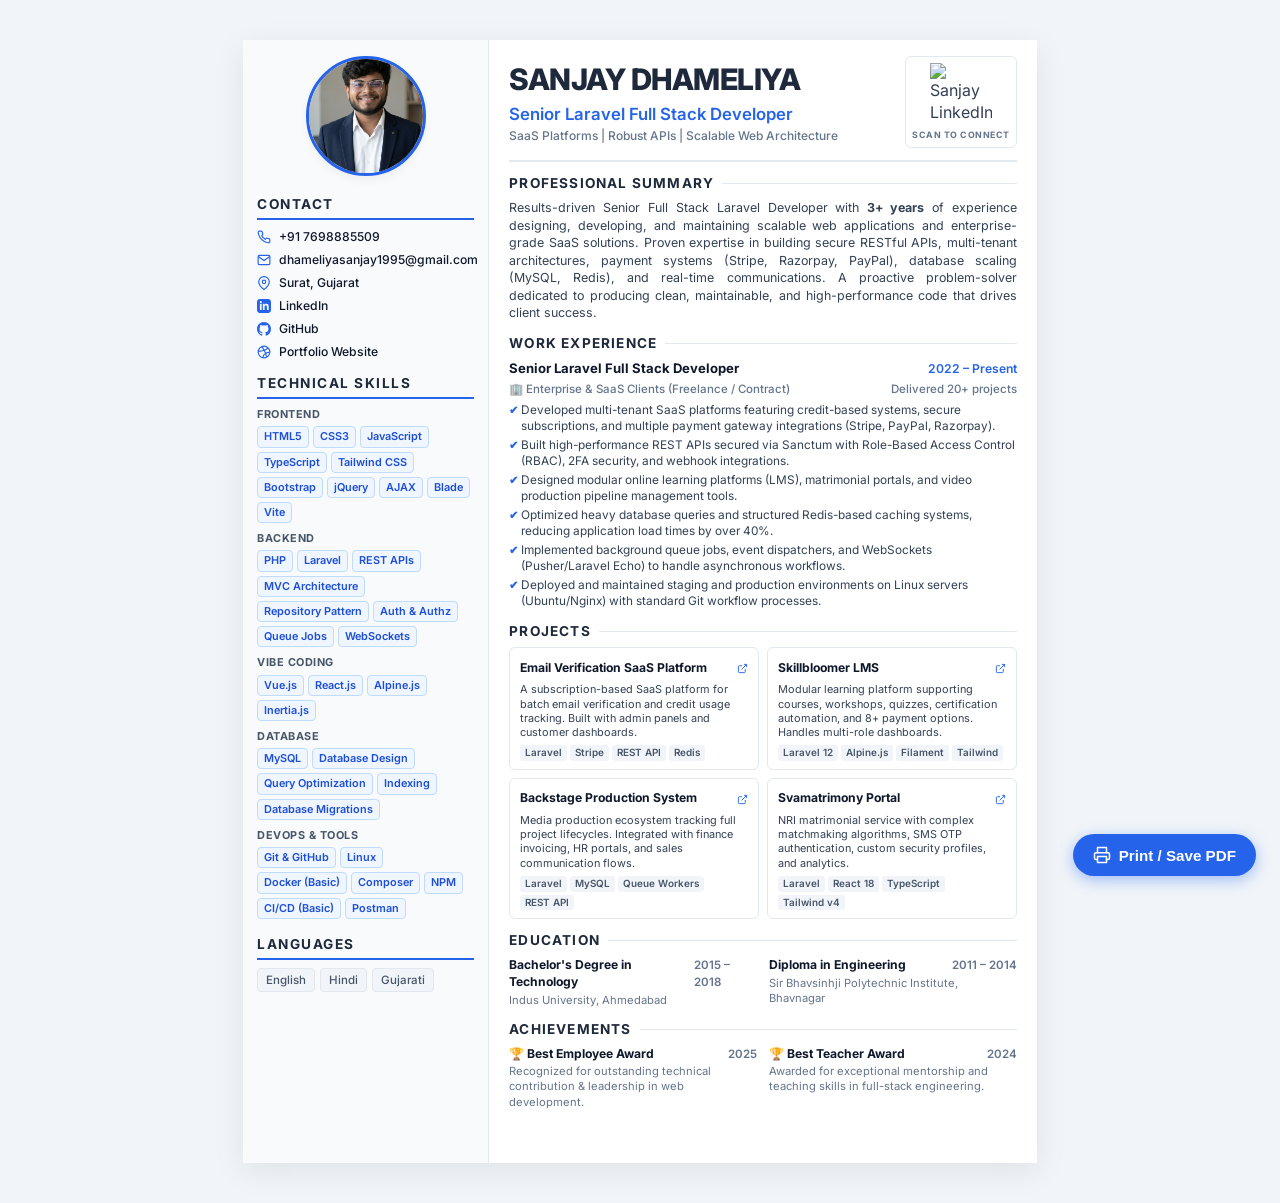
==== resume/index.html @ afe34e4d "Add resume download functionality and update resume link in navigation" ====
<!DOCTYPE html>
<html lang="en">
<head>
  <meta charset="UTF-8">
  <meta name="viewport" content="width=device-width, initial-scale=1.0">
  <title>Sanjay Dhameliya | Senior Laravel Developer Resume</title>
  <meta name="description" content="Resume of Sanjay Dhameliya, Senior Laravel Developer. ATS-friendly, clean, two-column layout.">
  <link rel="preconnect" href="https://fonts.googleapis.com">
  <link rel="preconnect" href="https://fonts.gstatic.com" crossorigin>
  <link href="https://fonts.googleapis.com/css2?family=Inter:wght@300;400;500;600;700;800&display=swap" rel="stylesheet">
  <link rel="stylesheet" href="style.css">
</head>
<body>

  <!-- Floating Print Button (hidden on print) -->
  <button class="print-btn" onclick="window.print()" title="Print Resume">
    <svg viewBox="0 0 24 24" fill="none" stroke="currentColor" stroke-width="2" stroke-linecap="round" stroke-linejoin="round" class="print-icon"><polyline points="6 9 6 2 18 2 18 9"></polyline><path d="M6 18H4a2 2 0 0 1-2-2v-5a2 2 0 0 1 2-2h16a2 2 0 0 1 2 2v5a2 2 0 0 1-2 2h-2"></path><rect x="6" y="14" width="12" height="8"></rect></svg>
    <span>Print / Save PDF</span>
  </button>

  <!-- Main Resume Container -->
  <div class="resume-page" id="resume">
    
    <!-- LEFT SIDEBAR -->
    <aside class="sidebar">
      
      <!-- Profile Photo -->
      <div class="profile-container">
        <img src="../images/s1.png" alt="Sanjay Dhameliya" class="profile-img">
      </div>

      <!-- Contact Info -->
      <section class="sidebar-section">
        <h2 class="sidebar-title">CONTACT</h2>
        <div class="contact-list">
          <div class="contact-item">
            <svg class="contact-icon" viewBox="0 0 24 24" fill="none" stroke="currentColor" stroke-width="2"><path d="M22 16.92v3a2 2 0 0 1-2.18 2 19.79 19.79 0 0 1-8.63-3.07 19.5 19.5 0 0 1-6-6 19.79 19.79 0 0 1-3.07-8.67A2 2 0 0 1 4.11 2h3a2 2 0 0 1 2 1.72 12.84 12.84 0 0 0 .7 2.81 2 2 0 0 1-.45 2.11L8.09 9.91a16 16 0 0 0 6 6l1.27-1.27a2 2 0 0 1 2.11-.45 12.84 12.84 0 0 0 2.81.7A2 2 0 0 1 22 16.92z"/></svg>
            <a href="tel:+917698885509">+91 7698885509</a>
          </div>
          <div class="contact-item">
            <svg class="contact-icon" viewBox="0 0 24 24" fill="none" stroke="currentColor" stroke-width="2"><path d="M4 4h16c1.1 0 2 .9 2 2v12c0 1.1-.9 2-2 2H4c-1.1 0-2-.9-2-2V6c0-1.1.9-2 2-2z"/><polyline points="22,6 12,13 2,6"/></svg>
            <a href="mailto:dhameliyasanjay1995@gmail.com">dhameliyasanjay1995@gmail.com</a>
          </div>
          <div class="contact-item">
            <svg class="contact-icon" viewBox="0 0 24 24" fill="none" stroke="currentColor" stroke-width="2"><path d="M21 10c0 7-9 13-9 13s-9-6-9-13a9 9 0 0 1 18 0z"/><circle cx="12" cy="10" r="3"/></svg>
            <span>Surat, Gujarat</span>
          </div>
          <div class="contact-item">
            <svg class="contact-icon" viewBox="0 0 24 24" fill="currentColor"><path d="M19 0h-14c-2.761 0-5 2.239-5 5v14c0 2.761 2.239 5 5 5h14c2.762 0 5-2.239 5-5v-14c0-2.761-2.238-5-5-5zm-11 19h-3v-11h3v11zm-1.5-12.268c-.966 0-1.75-.779-1.75-1.75s.784-1.75 1.75-1.75 1.75.779 1.75 1.75-.784 1.75-1.75 1.75zm13.5 12.268h-3v-5.604c0-3.368-4-3.113-4 0v5.604h-3v-11h3v1.765c1.396-2.586 7-2.777 7 2.476v6.759z"/></svg>
            <a href="https://www.linkedin.com/in/sanjay-dhameliya" target="_blank">LinkedIn</a>
          </div>
          <div class="contact-item">
            <svg class="contact-icon" viewBox="0 0 24 24" fill="currentColor"><path d="M12 0c-6.626 0-12 5.373-12 12 0 5.302 3.438 9.8 8.207 11.387.599.111.793-.261.793-.577v-2.234c-3.338.726-4.033-1.416-4.033-1.416-.546-1.387-1.333-1.756-1.333-1.756-1.089-.745.083-.729.083-.729 1.205.084 1.839 1.237 1.839 1.237 1.07 1.834 2.807 1.304 3.492.997.107-.775.418-1.305.762-1.604-2.665-.305-5.467-1.334-5.467-5.931 0-1.311.469-2.381 1.236-3.221-.124-.303-.535-1.524.117-3.176 0 0 1.008-.322 3.301 1.23.957-.266 1.983-.399 3.003-.404 1.02.005 2.047.138 3.006.404 2.291-1.552 3.297-1.23 3.297-1.23.653 1.653.242 2.874.118 3.176.77.84 1.235 1.911 1.235 3.221 0 4.609-2.807 5.624-5.479 5.921.43.372.823 1.102.823 2.222v3.293c0 .319.192.694.801.576 4.765-1.589 8.199-6.086 8.199-11.386 0-6.627-5.373-12-12-12z"/></svg>
            <a href="https://github.com/dhameliyasanjay" target="_blank">GitHub</a>
          </div>
          <div class="contact-item">
            <svg class="contact-icon" viewBox="0 0 24 24" fill="none" stroke="currentColor" stroke-width="2"><circle cx="12" cy="12" r="10"/><path d="M8.56 2.75c4.37 6.03 6.02 9.42 8.03 17.72m2.54-15.38c-3.72 4.35-8.94 5.66-16.88 5.85m19.5 1.9c-3.5-.49-11.05 1-11.6 8.56"/></svg>
            <a href="https://portfolio-git-main-sanjay-dhameliya.vercel.app/" id="portfolio-link">Portfolio Website</a>
          </div>
        </div>
      </section>

      <!-- Tech Skills (Badges Categorized) -->
      <section class="sidebar-section">
        <h2 class="sidebar-title">TECHNICAL SKILLS</h2>
        
        <div class="skill-category">
          <h3 class="skill-category-title">Frontend</h3>
          <div class="skills-badges">
            <span class="skill-badge">HTML5</span>
            <span class="skill-badge">CSS3</span>
            <span class="skill-badge">JavaScript</span>
            <span class="skill-badge">TypeScript</span>
            <span class="skill-badge">Tailwind CSS</span>
            <span class="skill-badge">Bootstrap</span>
            <span class="skill-badge">jQuery</span>
            <span class="skill-badge">AJAX</span>
            <span class="skill-badge">Blade</span>
            <span class="skill-badge">Vite</span>
          </div>
        </div>

        <div class="skill-category">
          <h3 class="skill-category-title">Backend</h3>
          <div class="skills-badges">
            <span class="skill-badge">PHP</span>
            <span class="skill-badge">Laravel</span>
            <span class="skill-badge">REST APIs</span>
            <span class="skill-badge">MVC Architecture</span>
            <span class="skill-badge">Repository Pattern</span>
            <span class="skill-badge">Auth & Authz</span>
            <span class="skill-badge">Queue Jobs</span>
            <span class="skill-badge">WebSockets</span>
          </div>
        </div>

        <div class="skill-category">
          <h3 class="skill-category-title">Vibe Coding</h3>
          <div class="skills-badges">
            <span class="skill-badge">Vue.js</span>
            <span class="skill-badge">React.js</span>
            <span class="skill-badge">Alpine.js</span>
            <span class="skill-badge">Inertia.js</span>
          </div>
        </div>

        <div class="skill-category">
          <h3 class="skill-category-title">Database</h3>
          <div class="skills-badges">
            <span class="skill-badge">MySQL</span>
            <span class="skill-badge">Database Design</span>
            <span class="skill-badge">Query Optimization</span>
            <span class="skill-badge">Indexing</span>
            <span class="skill-badge">Database Migrations</span>
          </div>
        </div>

        <div class="skill-category">
          <h3 class="skill-category-title">DevOps & Tools</h3>
          <div class="skills-badges">
            <span class="skill-badge">Git & GitHub</span>
            <span class="skill-badge">Linux</span>
            <span class="skill-badge">Docker (Basic)</span>
            <span class="skill-badge">Composer</span>
            <span class="skill-badge">NPM</span>
            <span class="skill-badge">CI/CD (Basic)</span>
            <span class="skill-badge">Postman</span>
          </div>
        </div>
      </section>



      <!-- Languages -->
      <section class="sidebar-section">
        <h2 class="sidebar-title">LANGUAGES</h2>
        <div class="languages-list">
          <span class="lang-tag">English</span>
          <span class="lang-tag">Hindi</span>
          <span class="lang-tag">Gujarati</span>
        </div>
      </section>

    </aside>

    <!-- RIGHT MAIN CONTENT -->
    <main class="main-content">
      
      <!-- HEADER (Name, Title, QR Code) -->
      <header class="header">
        <div class="header-left">
          <h1 class="candidate-name">SANJAY DHAMELIYA</h1>
          <h2 class="candidate-title">Senior Laravel Full Stack Developer</h2>
          <p class="candidate-tagline">SaaS Platforms | Robust APIs | Scalable Web Architecture</p>
        </div>
        <div class="header-right">
          <!-- QR Code pointing to LinkedIn/Portfolio -->
          <div class="qr-container">
            <img src="https://api.qrserver.com/v1/create-qr-code/?size=72&data=https://www.linkedin.com/in/sanjay-dhameliya" alt="Sanjay LinkedIn QR Code" class="qr-image">
            <span class="qr-label">Scan to Connect</span>
          </div>
        </div>
      </header>

      <!-- PROFESSIONAL SUMMARY -->
      <section class="main-section">
        <h3 class="section-title">PROFESSIONAL SUMMARY</h3>
        <p class="summary-text">
          Results-driven Senior Full Stack Laravel Developer with <strong>3+ years</strong> of experience designing, developing, and maintaining scalable web applications and enterprise-grade SaaS solutions. Proven expertise in building secure RESTful APIs, multi-tenant architectures, payment systems (Stripe, Razorpay, PayPal), database scaling (MySQL, Redis), and real-time communications. A proactive problem-solver dedicated to producing clean, maintainable, and high-performance code that drives client success.
        </p>
      </section>

      <!-- WORK EXPERIENCE -->
      <section class="main-section">
        <h3 class="section-title">WORK EXPERIENCE</h3>
        
        <div class="job-item">
          <div class="job-header">
            <h4 class="job-role">Senior Laravel Full Stack Developer</h4>
            <span class="job-duration">2022 – Present</span>
          </div>
          <div class="job-meta">
            <span class="job-company">🏢 Enterprise & SaaS Clients (Freelance / Contract)</span>
            <span class="job-projects-count">Delivered 20+ projects</span>
          </div>
          <ul class="job-bullets">
            <li>Developed multi-tenant SaaS platforms featuring credit-based systems, secure subscriptions, and multiple payment gateway integrations (Stripe, PayPal, Razorpay).</li>
            <li>Built high-performance REST APIs secured via Sanctum with Role-Based Access Control (RBAC), 2FA security, and webhook integrations.</li>
            <li>Designed modular online learning platforms (LMS), matrimonial portals, and video production pipeline management tools.</li>
            <li>Optimized heavy database queries and structured Redis-based caching systems, reducing application load times by over 40%.</li>
            <li>Implemented background queue jobs, event dispatchers, and WebSockets (Pusher/Laravel Echo) to handle asynchronous workflows.</li>
            <li>Deployed and maintained staging and production environments on Linux servers (Ubuntu/Nginx) with standard Git workflow processes.</li>
          </ul>
        </div>
      </section>

      <!-- PROJECTS -->
      <section class="main-section">
        <h3 class="section-title">PROJECTS</h3>
        <div class="projects-grid">
          
          <!-- Project 1 -->
          <div class="project-card">
            <div class="project-card-header">
              <h4 class="project-name">Email Verification SaaS Platform</h4>
              <a href="https://github.com/dhameliyasanjay" target="_blank" class="project-link-icon" title="View Code">
                <svg viewBox="0 0 24 24" fill="none" stroke="currentColor" stroke-width="2"><path d="M18 13v6a2 2 0 0 1-2 2H5a2 2 0 0 1-2-2V8a2 2 0 0 1 2-2h6"/><polyline points="15 3 21 3 21 9"/><line x1="10" y1="14" x2="21" y2="3"/></svg>
              </a>
            </div>
            <p class="project-desc">A subscription-based SaaS platform for batch email verification and credit usage tracking. Built with admin panels and customer dashboards.</p>
            <div class="project-tech-tags">
              <span>Laravel</span>
              <span>Stripe</span>
              <span>REST API</span>
              <span>Redis</span>
            </div>
          </div>

          <!-- Project 2 -->
          <div class="project-card">
            <div class="project-card-header">
              <h4 class="project-name">Skillbloomer LMS</h4>
              <div class="project-links-row">
                <a href="https://skillbloomer.com/" target="_blank" class="project-link-icon" title="Live Site">
                  <svg viewBox="0 0 24 24" fill="none" stroke="currentColor" stroke-width="2"><path d="M18 13v6a2 2 0 0 1-2 2H5a2 2 0 0 1-2-2V8a2 2 0 0 1 2-2h6"/><polyline points="15 3 21 3 21 9"/><line x1="10" y1="14" x2="21" y2="3"/></svg>
                </a>
              </div>
            </div>
            <p class="project-desc">Modular learning platform supporting courses, workshops, quizzes, certification automation, and 8+ payment options. Handles multi-role dashboards.</p>
            <div class="project-tech-tags">
              <span>Laravel 12</span>
              <span>Alpine.js</span>
              <span>Filament</span>
              <span>Tailwind</span>
            </div>
          </div>

          <!-- Project 3 -->
          <div class="project-card">
            <div class="project-card-header">
              <h4 class="project-name">Backstage Production System</h4>
              <a href="https://backstage.ekmenmedia.com/login" target="_blank" class="project-link-icon" title="Live Site">
                <svg viewBox="0 0 24 24" fill="none" stroke="currentColor" stroke-width="2"><path d="M18 13v6a2 2 0 0 1-2 2H5a2 2 0 0 1-2-2V8a2 2 0 0 1 2-2h6"/><polyline points="15 3 21 3 21 9"/><line x1="10" y1="14" x2="21" y2="3"/></svg>
              </a>
            </div>
            <p class="project-desc">Media production ecosystem tracking full project lifecycles. Integrated with finance invoicing, HR portals, and sales communication flows.</p>
            <div class="project-tech-tags">
              <span>Laravel</span>
              <span>MySQL</span>
              <span>Queue Workers</span>
              <span>REST API</span>
            </div>
          </div>

          <!-- Project 4 -->
          <div class="project-card">
            <div class="project-card-header">
              <h4 class="project-name">Svamatrimony Portal</h4>
              <a href="https://swmatrimoon.com/" target="_blank" class="project-link-icon" title="Live Site">
                <svg viewBox="0 0 24 24" fill="none" stroke="currentColor" stroke-width="2"><path d="M18 13v6a2 2 0 0 1-2 2H5a2 2 0 0 1-2-2V8a2 2 0 0 1 2-2h6"/><polyline points="15 3 21 3 21 9"/><line x1="10" y1="14" x2="21" y2="3"/></svg>
              </a>
            </div>
            <p class="project-desc">NRI matrimonial service with complex matchmaking algorithms, SMS OTP authentication, custom security profiles, and analytics.</p>
            <div class="project-tech-tags">
              <span>Laravel</span>
              <span>React 18</span>
              <span>TypeScript</span>
              <span>Tailwind v4</span>
            </div>
          </div>

        </div>
      </section>

      <!-- EDUCATION -->
      <section class="main-section">
        <h3 class="section-title">EDUCATION</h3>
        <div class="education-grid">
          <div class="education-item">
            <div class="edu-header">
              <h4 class="edu-degree">Bachelor's Degree in Technology</h4>
              <span class="edu-date">2015 – 2018</span>
            </div>
            <p class="edu-inst">Indus University, Ahmedabad</p>
          </div>
          <div class="education-item">
            <div class="edu-header">
              <h4 class="edu-degree">Diploma in Engineering</h4>
              <span class="edu-date">2011 – 2014</span>
            </div>
            <p class="edu-inst">Sir Bhavsinhji Polytechnic Institute, Bhavnagar</p>
          </div>
        </div>
      </section>

      <!-- ACHIEVEMENTS -->
      <section class="main-section">
        <h3 class="section-title">ACHIEVEMENTS</h3>
        <div class="achievements-grid">
          <div class="achievement-item">
            <div class="achievement-header">
              <h4 class="achievement-name">🏆 Best Employee Award</h4>
              <span class="achievement-date">2025</span>
            </div>
            <p class="achievement-desc">Recognized for outstanding technical contribution & leadership in web development.</p>
          </div>
          <div class="achievement-item">
            <div class="achievement-header">
              <h4 class="achievement-name">🏆 Best Teacher Award</h4>
              <span class="achievement-date">2024</span>
            </div>
            <p class="achievement-desc">Awarded for exceptional mentorship and teaching skills in full-stack engineering.</p>
          </div>
        </div>
      </section>

    </main>

  </div>

  <script>
    // Dynamically update portfolio link to the active host when viewed online
    if (window.location.protocol !== 'file:') {
      const portfolioLink = document.getElementById('portfolio-link');
      if (portfolioLink) {
        portfolioLink.href = window.location.origin + window.location.pathname.replace('resume/index.html', '').replace('resume/', '');
      }
    }
  </script>
</body>
</html>
---- resume/style.css ----
/* ==========================================================================
   RESUME STYLESHEET (V2 - Dhruvin Style)
   Sanjay Dhameliya | Senior Laravel Developer
   ========================================================================== */

:root {
  --primary: #1e293b;        /* Dark Slate */
  --primary-light: #475569;
  --accent: #2563eb;         /* Accent Blue */
  --accent-light: #eff6ff;   /* Light Blue Tint */
  --accent-border: #bfdbfe;
  --accent-text: #1d4ed8;
  --bg-sidebar: #f8fafc;     /* Clean light-grey sidebar background */
  --bg-content: #ffffff;
  --text-dark: #0f172a;      /* Slate-900 */
  --text-body: #334155;      /* Slate-700 */
  --text-muted: #64748b;     /* Slate-500 */
  --border: #e2e8f0;         /* Slate-200 */
  
  --font-family: 'Inter', -apple-system, BlinkMacSystemFont, "Segoe UI", Roboto, sans-serif;
}

/* Reset and Base Styles */
* {
  margin: 0;
  padding: 0;
  box-sizing: border-box;
}

body {
  font-family: var(--font-family);
  background-color: #f1f5f9;
  color: var(--text-body);
  line-height: 1.4;
  -webkit-font-smoothing: antialiased;
  -moz-osx-font-smoothing: grayscale;
}

/* Print/Download Button */
.print-btn {
  position: fixed;
  bottom: 24px;
  right: 24px;
  background-color: var(--accent);
  color: #fff;
  border: none;
  padding: 12px 20px;
  border-radius: 50px;
  font-size: 0.95rem;
  font-weight: 600;
  cursor: pointer;
  box-shadow: 0 4px 15px rgba(37, 99, 235, 0.4);
  display: flex;
  align-items: center;
  gap: 8px;
  z-index: 100;
  transition: all 0.2s ease-in-out;
}

.print-btn:hover {
  background-color: #1d4ed8;
  transform: translateY(-2px);
  box-shadow: 0 6px 20px rgba(37, 99, 235, 0.5);
}

.print-icon {
  width: 18px;
  height: 18px;
}

/* Resume Page A4 Wrapper */
.resume-page {
  width: 210mm;
  height: 297mm;
  margin: 40px auto;
  background-color: var(--bg-content);
  box-shadow: 0 8px 30px rgba(0, 0, 0, 0.08);
  display: flex;
  position: relative;
  overflow: hidden;
}

/* ==========================================================================
   LEFT SIDEBAR (32% width)
   ========================================================================== */
.sidebar {
  width: 31%;
  background-color: var(--bg-sidebar);
  border-right: 1px solid var(--border);
  padding: 16px 14px;
  display: flex;
  flex-direction: column;
  gap: 14px;
}

/* Profile Photo */
.profile-container {
  display: flex;
  justify-content: center;
  margin-bottom: 5px;
}

.profile-img {
  width: 120px;
  height: 120px;
  border-radius: 50%;
  object-fit: cover;
  border: 3.5px solid var(--accent);
  box-shadow: 0 4px 10px rgba(0, 0, 0, 0.05);
}

/* Sidebar Section Standard Layout */
.sidebar-section {
  display: flex;
  flex-direction: column;
  gap: 6px;
}

.sidebar-title {
  font-size: 0.85rem;
  font-weight: 700;
  color: var(--primary);
  letter-spacing: 1.5px;
  border-bottom: 2px solid var(--accent);
  padding-bottom: 4px;
  margin-bottom: 2px;
}

/* Contact Info list */
.contact-list {
  display: flex;
  flex-direction: column;
  gap: 6px;
}

.contact-item {
  display: flex;
  align-items: center;
  gap: 8px;
  font-size: 0.76rem;
  font-weight: 500;
  color: var(--text-dark);
}

.contact-item a {
  color: var(--text-dark);
  text-decoration: none;
  transition: color 0.15s ease;
}

.contact-item a:hover {
  color: var(--accent);
}

.contact-icon {
  width: 14px;
  height: 14px;
  color: var(--accent);
  flex-shrink: 0;
}

/* Skills Badges (Chips) */
.skill-category {
  display: flex;
  flex-direction: column;
  gap: 4px;
  margin-bottom: 2px;
}

.skill-category-title {
  font-size: 0.68rem;
  font-weight: 700;
  color: var(--primary-light);
  text-transform: uppercase;
  letter-spacing: 0.5px;
}

.skills-badges {
  display: flex;
  flex-wrap: wrap;
  gap: 4px;
}

.skill-badge {
  font-size: 0.68rem;
  font-weight: 600;
  background-color: var(--accent-light);
  color: var(--accent-text);
  border: 1px solid var(--accent-border);
  padding: 2px 6px;
  border-radius: 4px;
}

/* Achievements List */
.achievements-list {
  list-style: none;
  display: flex;
  flex-direction: column;
  gap: 10px;
}

.achievements-list li {
  display: flex;
  align-items: flex-start;
  gap: 8px;
}

.achievement-icon {
  font-size: 0.95rem;
  margin-top: 1px;
}

.achievement-text strong {
  display: block;
  font-size: 0.76rem;
  color: var(--text-dark);
  font-weight: 600;
}

.achievement-text p {
  font-size: 0.68rem;
  color: var(--text-muted);
  line-height: 1.3;
}

/* Languages */
.languages-list {
  display: flex;
  flex-wrap: wrap;
  gap: 5px;
}

.lang-tag {
  font-size: 0.72rem;
  font-weight: 500;
  background-color: #f1f5f9;
  color: var(--primary-light);
  border: 1px solid var(--border);
  padding: 3px 8px;
  border-radius: 4px;
}

/* ==========================================================================
   RIGHT MAIN CONTENT (68% width)
   ========================================================================== */
.main-content {
  width: 69%;
  padding: 16px 20px;
  display: flex;
  flex-direction: column;
  gap: 12px;
  background-color: var(--bg-content);
}

/* Header Area styling */
.header {
  display: flex;
  justify-content: space-between;
  align-items: center;
  border-bottom: 2px solid var(--border);
  padding-bottom: 12px;
}

.header-left {
  display: flex;
  flex-direction: column;
  gap: 2px;
}

.candidate-name {
  font-size: 1.85rem;
  font-weight: 800;
  color: var(--primary);
  letter-spacing: -0.5px;
}

.candidate-title {
  font-size: 1.05rem;
  font-weight: 600;
  color: var(--accent);
}

.candidate-tagline {
  font-size: 0.75rem;
  font-weight: 500;
  color: var(--text-muted);
}

/* QR Code styling */
.qr-container {
  display: flex;
  flex-direction: column;
  align-items: center;
  gap: 4px;
  border: 1px solid var(--border);
  padding: 6px;
  border-radius: 6px;
  background-color: #fff;
}

.qr-image {
  width: 62px;
  height: 62px;
}

.qr-label {
  font-size: 0.55rem;
  font-weight: 700;
  color: var(--text-muted);
  text-transform: uppercase;
  letter-spacing: 0.5px;
}

/* Main Section Titles */
.main-section {
  display: flex;
  flex-direction: column;
  gap: 6px;
}

.section-title {
  font-size: 0.85rem;
  font-weight: 700;
  color: var(--primary);
  letter-spacing: 1.2px;
  position: relative;
  display: flex;
  align-items: center;
  gap: 8px;
}

.section-title::after {
  content: '';
  flex-grow: 1;
  height: 1px;
  background-color: var(--border);
}

/* Professional Summary Text */
.summary-text {
  font-size: 0.78rem;
  color: var(--text-body);
  text-align: justify;
}

/* Work Experience items styling */
.job-item {
  display: flex;
  flex-direction: column;
  gap: 4px;
}

.job-header {
  display: flex;
  justify-content: space-between;
  align-items: baseline;
}

.job-role {
  font-size: 0.82rem;
  font-weight: 700;
  color: var(--text-dark);
}

.job-duration {
  font-size: 0.76rem;
  font-weight: 600;
  color: var(--accent);
}

.job-meta {
  display: flex;
  justify-content: space-between;
  font-size: 0.72rem;
  color: var(--text-muted);
  font-weight: 500;
}

.job-bullets {
  list-style: none;
  display: flex;
  flex-direction: column;
  gap: 3px;
  margin-top: 2px;
}

.job-bullets li {
  font-size: 0.74rem;
  line-height: 1.35;
  position: relative;
  padding-left: 12px;
}

.job-bullets li::before {
  content: "✔";
  position: absolute;
  left: 0;
  color: var(--accent);
  font-weight: bold;
  font-size: 0.7rem;
}

/* Projects Card Section styling */
.projects-grid {
  display: grid;
  grid-template-columns: 1fr 1fr;
  gap: 8px;
}

.project-card {
  border: 1px solid var(--border);
  border-radius: 6px;
  padding: 8px 10px;
  background-color: #fff;
  display: flex;
  flex-direction: column;
  justify-content: space-between;
  gap: 4px;
}

.project-card-header {
  display: flex;
  justify-content: space-between;
  align-items: center;
}

.project-name {
  font-size: 0.76rem;
  font-weight: 700;
  color: var(--text-dark);
}

.project-link-icon svg {
  width: 11px;
  height: 11px;
  color: var(--accent);
  vertical-align: middle;
  transition: transform 0.15s ease;
}

.project-link-icon:hover svg {
  transform: scale(1.2);
}

.project-desc {
  font-size: 0.68rem;
  color: var(--text-body);
  line-height: 1.3;
}

.project-tech-tags {
  display: flex;
  flex-wrap: wrap;
  gap: 3px;
  margin-top: 2px;
}

.project-tech-tags span {
  font-size: 0.62rem;
  font-weight: 600;
  background-color: #f1f5f9;
  color: var(--primary-light);
  padding: 1px 5px;
  border-radius: 3px;
}

/* Education items styling */
.education-grid {
  display: grid;
  grid-template-columns: 1fr 1fr;
  gap: 12px;
}

.education-item {
  display: flex;
  flex-direction: column;
  gap: 2px;
}

.edu-header {
  display: flex;
  justify-content: space-between;
  align-items: baseline;
}

.edu-degree {
  font-size: 0.76rem;
  font-weight: 700;
  color: var(--text-dark);
}

.edu-date {
  font-size: 0.72rem;
  font-weight: 600;
  color: var(--text-muted);
}

.edu-inst {
  font-size: 0.7rem;
  color: var(--text-muted);
}

/* Achievements items styling */
.achievements-grid {
  display: grid;
  grid-template-columns: 1fr 1fr;
  gap: 12px;
}

.achievement-item {
  display: flex;
  flex-direction: column;
  gap: 2px;
}

.achievement-header {
  display: flex;
  justify-content: space-between;
  align-items: baseline;
}

.achievement-name {
  font-size: 0.76rem;
  font-weight: 700;
  color: var(--text-dark);
}

.achievement-date {
  font-size: 0.72rem;
  font-weight: 600;
  color: var(--text-muted);
}

.achievement-desc {
  font-size: 0.7rem;
  color: var(--text-muted);
  line-height: 1.35;
}


/* ==========================================================================
   PRINT MEDIA QUERIES
   ========================================================================== */
@media print {
  @page {
    size: A4;
    margin: 0; /* Removes default headers (date, title) and footers (URL, page numbers) */
  }
  body {
    background-color: #fff;
    color: #000;
    padding: 0;
    margin: 0;
    -webkit-print-color-adjust: exact;
    print-color-adjust: exact;
  }

  .print-btn {
    display: none !important;
  }

  .resume-page {
    width: 210mm;
    height: 297mm;
    margin: 0;
    box-shadow: none;
    border: none;
    page-break-after: avoid;
    page-break-inside: avoid;
  }
}
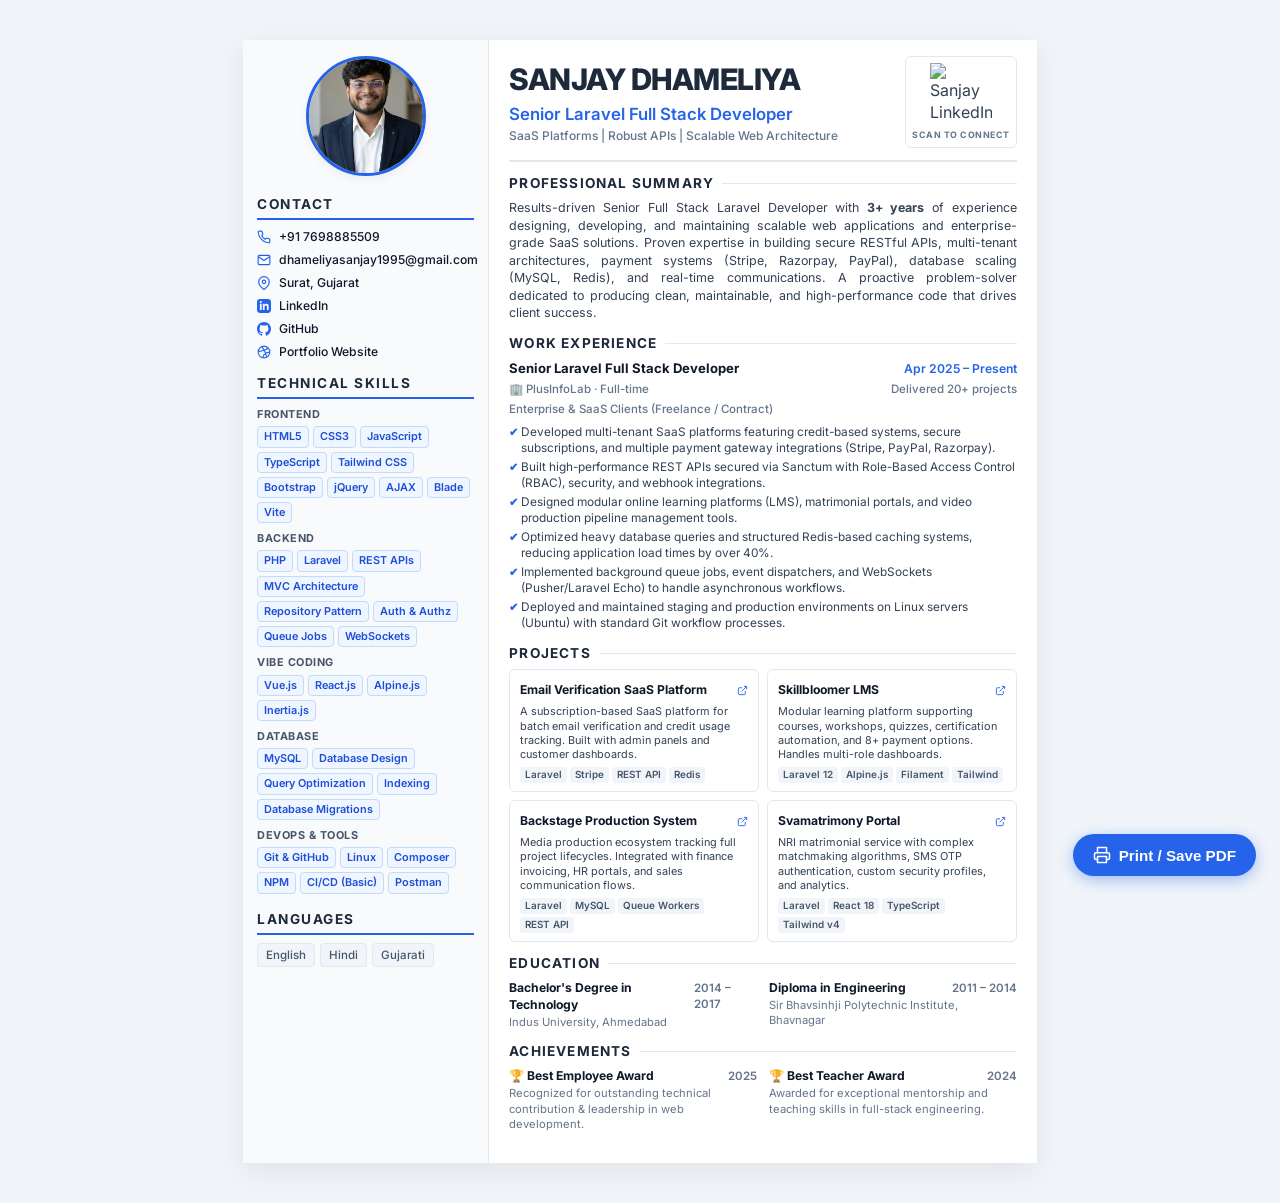
==== commit a69dcb25: "changes in resume" ====
--- a/resume/index.html
+++ b/resume/index.html
@@ -120,7 +120,6 @@
           <div class="skills-badges">
             <span class="skill-badge">Git & GitHub</span>
             <span class="skill-badge">Linux</span>
-            <span class="skill-badge">Docker (Basic)</span>
             <span class="skill-badge">Composer</span>
             <span class="skill-badge">NPM</span>
             <span class="skill-badge">CI/CD (Basic)</span>
@@ -177,21 +176,29 @@
         <div class="job-item">
           <div class="job-header">
             <h4 class="job-role">Senior Laravel Full Stack Developer</h4>
-            <span class="job-duration">2022 – Present</span>
+            <span class="job-duration">Apr 2025 – Present</span>
           </div>
           <div class="job-meta">
-            <span class="job-company">🏢 Enterprise & SaaS Clients (Freelance / Contract)</span>
+            <span class="job-company">🏢 PlusInfoLab · Full-time</span>
             <span class="job-projects-count">Delivered 20+ projects</span>
           </div>
+          <div class="job-meta">
+            <span class="job-company">Enterprise & SaaS Clients (Freelance / Contract)</span>
+          </div>
+        </div>
+
+        <div class="job-item">
           <ul class="job-bullets">
             <li>Developed multi-tenant SaaS platforms featuring credit-based systems, secure subscriptions, and multiple payment gateway integrations (Stripe, PayPal, Razorpay).</li>
-            <li>Built high-performance REST APIs secured via Sanctum with Role-Based Access Control (RBAC), 2FA security, and webhook integrations.</li>
+            <li>Built high-performance REST APIs secured via Sanctum with Role-Based Access Control (RBAC), security, and webhook integrations.</li>
             <li>Designed modular online learning platforms (LMS), matrimonial portals, and video production pipeline management tools.</li>
             <li>Optimized heavy database queries and structured Redis-based caching systems, reducing application load times by over 40%.</li>
             <li>Implemented background queue jobs, event dispatchers, and WebSockets (Pusher/Laravel Echo) to handle asynchronous workflows.</li>
-            <li>Deployed and maintained staging and production environments on Linux servers (Ubuntu/Nginx) with standard Git workflow processes.</li>
+            <li>Deployed and maintained staging and production environments on Linux servers (Ubuntu) with standard Git workflow processes.</li>
           </ul>
         </div>
+
+
       </section>
 
       <!-- PROJECTS -->
@@ -279,7 +286,7 @@
           <div class="education-item">
             <div class="edu-header">
               <h4 class="edu-degree">Bachelor's Degree in Technology</h4>
-              <span class="edu-date">2015 – 2018</span>
+              <span class="edu-date">2014 – 2017</span>
             </div>
             <p class="edu-inst">Indus University, Ahmedabad</p>
           </div>
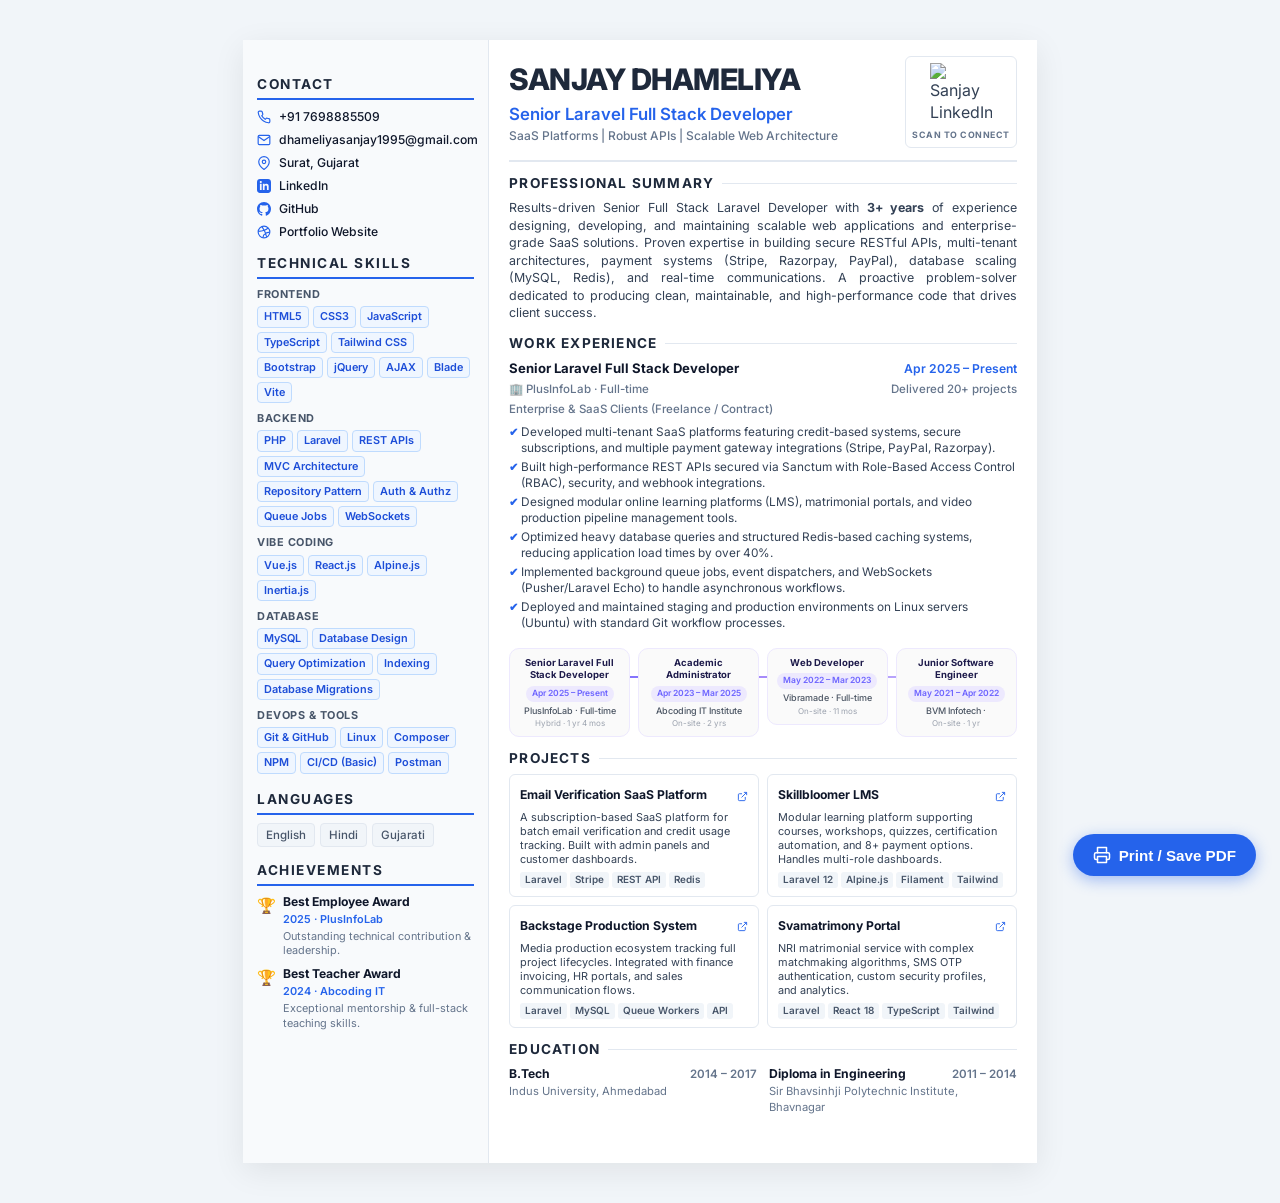
==== commit e827bf59: "imafge" ====
--- a/resume/index.html
+++ b/resume/index.html
@@ -9,6 +9,151 @@
   <link rel="preconnect" href="https://fonts.gstatic.com" crossorigin>
   <link href="https://fonts.googleapis.com/css2?family=Inter:wght@300;400;500;600;700;800&display=swap" rel="stylesheet">
   <link rel="stylesheet" href="style.css">
+  <style>
+    /* ===== EXPERIENCE TIMELINE GRID (4 columns, 1 row) ===== */
+    .timeline {
+      display: grid;
+      grid-template-columns: repeat(4, 1fr);
+      gap: 8px;
+      margin-top: 10px;
+      position: relative;
+    }
+    /* horizontal connector line behind cards */
+    .timeline::before {
+      content: '';
+      position: absolute;
+      top: 28px;
+      left: 28px;
+      right: 28px;
+      height: 2px;
+      background: linear-gradient(90deg, #6c63ff 0%, #a78bfa 50%, #c4b5fd 100%);
+      border-radius: 2px;
+      z-index: 0;
+    }
+    .timeline-item {
+      position: relative;
+      display: flex;
+      flex-direction: column;
+      align-items: center;
+      text-align: center;
+      z-index: 1;
+    }
+    .timeline-logo {
+      width: 44px;
+      height: 44px;
+      border-radius: 10px;
+      background: #fff;
+      border: 2px solid #6c63ff;
+      box-shadow: 0 2px 8px rgba(108,99,255,0.15);
+      display: flex;
+      align-items: center;
+      justify-content: center;
+      overflow: hidden;
+      flex-shrink: 0;
+      margin-bottom: 6px;
+    }
+    .timeline-logo img {
+      width: 30px;
+      height: 30px;
+      object-fit: contain;
+      border-radius: 6px;
+    }
+    .timeline-logo .logo-initials {
+      font-size: 11px;
+      font-weight: 800;
+      color: #6c63ff;
+      letter-spacing: -0.5px;
+    }
+    .timeline-content {
+      background: #fafafa;
+      border: 1px solid #ede9fe;
+      border-radius: 10px;
+      padding: 8px 8px 7px 8px;
+      width: 100%;
+      display: flex;
+      flex-direction: column;
+      align-items: center;
+    }
+    .timeline-header {
+      display: flex;
+      flex-direction: column;
+      align-items: center;
+      gap: 4px;
+      width: 100%;
+    }
+    .timeline-role {
+      font-size: 9.5px;
+      font-weight: 700;
+      color: #1e1b4b;
+      margin: 0;
+      line-height: 1.3;
+      text-align: center;
+    }
+    .timeline-duration {
+      font-size: 8.5px;
+      font-weight: 600;
+      color: #6c63ff;
+      background: #ede9fe;
+      border-radius: 20px;
+      padding: 2px 6px;
+      white-space: nowrap;
+    }
+    .timeline-company {
+      font-size: 9px;
+      color: #4b5563;
+      margin: 3px 0 1px 0;
+      font-weight: 500;
+      text-align: center;
+    }
+    .timeline-meta {
+      font-size: 8px;
+      color: #9ca3af;
+      margin: 0;
+      text-align: center;
+      line-height: 1.4;
+    }
+    @media print {
+      .timeline::before { background: #6c63ff !important; -webkit-print-color-adjust: exact; print-color-adjust: exact; }
+      .timeline-content { background: #fafafa !important; border-color: #ede9fe !important; -webkit-print-color-adjust: exact; print-color-adjust: exact; }
+      .timeline-duration { background: #ede9fe !important; color: #6c63ff !important; -webkit-print-color-adjust: exact; print-color-adjust: exact; }
+    }
+    /* ===== ACHIEVEMENTS SIDEBAR ===== */
+    .achievements-sidebar {
+      display: flex;
+      flex-direction: column;
+      gap: 8px;
+    }
+    .achievement-sidebar-item {
+      display: flex;
+      align-items: flex-start;
+      gap: 7px;
+    }
+    .achievement-icon {
+      font-size: 0.95rem;
+      flex-shrink: 0;
+      margin-top: 1px;
+    }
+    .achievement-sidebar-name {
+      font-size: 0.76rem;
+      font-weight: 700;
+      color: #0f172a;
+      margin: 0 0 2px 0;
+      line-height: 1.3;
+    }
+    .achievement-sidebar-meta {
+      font-size: 0.68rem;
+      color: #2563eb;
+      display: block;
+      margin-bottom: 2px;
+      font-weight: 600;
+    }
+    .achievement-sidebar-desc {
+      font-size: 0.68rem;
+      color: #64748b;
+      margin: 0;
+      line-height: 1.35;
+    }
+  </style>
 </head>
 <body>
 
@@ -26,7 +171,7 @@
       
       <!-- Profile Photo -->
       <div class="profile-container">
-        <img src="../images/s1.png" alt="Sanjay Dhameliya" class="profile-img">
+        <!-- <img src="../images/s1.png" alt="Sanjay Dhameliya" class="profile-img"> -->
       </div>
 
       <!-- Contact Info -->
@@ -140,6 +285,29 @@
         </div>
       </section>
 
+      <!-- Achievements -->
+      <section class="sidebar-section">
+        <h2 class="sidebar-title">ACHIEVEMENTS</h2>
+        <div class="achievements-sidebar">
+          <div class="achievement-sidebar-item">
+            <span class="achievement-icon">🏆</span>
+            <div>
+              <h4 class="achievement-sidebar-name">Best Employee Award</h4>
+              <span class="achievement-sidebar-meta">2025 &middot; PlusInfoLab</span>
+              <p class="achievement-sidebar-desc">Outstanding technical contribution &amp; leadership.</p>
+            </div>
+          </div>
+          <div class="achievement-sidebar-item">
+            <span class="achievement-icon">🏆</span>
+            <div>
+              <h4 class="achievement-sidebar-name">Best Teacher Award</h4>
+              <span class="achievement-sidebar-meta">2024 &middot; Abcoding IT</span>
+              <p class="achievement-sidebar-desc">Exceptional mentorship &amp; full-stack teaching skills.</p>
+            </div>
+          </div>
+        </div>
+      </section>
+
     </aside>
 
     <!-- RIGHT MAIN CONTENT -->
@@ -172,7 +340,8 @@
       <!-- WORK EXPERIENCE -->
       <section class="main-section">
         <h3 class="section-title">WORK EXPERIENCE</h3>
-        
+
+        <!-- Original PlusInfoLab Job Entry -->
         <div class="job-item">
           <div class="job-header">
             <h4 class="job-role">Senior Laravel Full Stack Developer</h4>
@@ -183,7 +352,7 @@
             <span class="job-projects-count">Delivered 20+ projects</span>
           </div>
           <div class="job-meta">
-            <span class="job-company">Enterprise & SaaS Clients (Freelance / Contract)</span>
+            <span class="job-company">Enterprise &amp; SaaS Clients (Freelance / Contract)</span>
           </div>
         </div>
 
@@ -198,7 +367,78 @@
           </ul>
         </div>
 
-
+        <!-- Company Timeline (logo + role + duration only) -->
+        <div class="timeline">
+
+          <!-- PlusInfoLab -->
+          <div class="timeline-item">
+            <!-- <div class="timeline-logo">
+              <img src="https://logo.clearbit.com/plusinfolab.com" alt="PlusInfoLab"
+                   onerror="this.style.display='none';this.nextElementSibling.style.display='flex'">
+              <span class="logo-initials" style="display:none">PI</span>
+            </div> -->
+            <div class="timeline-content">
+              <div class="timeline-header">
+                <h4 class="timeline-role">Senior Laravel Full Stack Developer</h4>
+                <span class="timeline-duration">Apr 2025 – Present</span>
+              </div>
+              <p class="timeline-company">PlusInfoLab &middot; Full-time</p>
+              <p class="timeline-meta"> Hybrid &middot; 1 yr 4 mos</p>
+            </div>
+          </div>
+
+          <!-- Abcoding IT Institute Academy -->
+          <div class="timeline-item">
+            <!-- <div class="timeline-logo">
+              <img src="https://logo.clearbit.com/abcoding.in" alt="ABCoding"
+                   onerror="this.style.display='none';this.nextElementSibling.style.display='flex'">
+              <span class="logo-initials" style="display:none">AB</span>
+            </div> -->
+            <div class="timeline-content">
+              <div class="timeline-header">
+                <h4 class="timeline-role">Academic Administrator</h4>
+                <span class="timeline-duration">Apr 2023 – Mar 2025</span>
+              </div>
+              <p class="timeline-company">Abcoding IT Institute</p>
+              <p class="timeline-meta">On-site &middot; 2 yrs</p>
+            </div>
+          </div>
+
+          <!-- Vibramade -->
+          <div class="timeline-item">
+            <!-- <div class="timeline-logo">
+              <img src="https://logo.clearbit.com/vibramade.com" alt="Vibramade"
+                   onerror="this.style.display='none';this.nextElementSibling.style.display='flex'">
+              <span class="logo-initials" style="display:none">VM</span>
+            </div> -->
+            <div class="timeline-content">
+              <div class="timeline-header">
+                <h4 class="timeline-role">Web Developer</h4>
+                <span class="timeline-duration">May 2022 – Mar 2023</span>
+              </div>
+              <p class="timeline-company">Vibramade &middot; Full-time</p>
+              <p class="timeline-meta">On-site &middot; 11 mos</p>
+            </div>
+          </div>
+
+          <!-- BVM Infotech -->
+          <div class="timeline-item">
+            <!-- <div class="timeline-logo">
+              <img src="https://logo.clearbit.com/bvminfotech.com" alt="BVM Infotech"
+                   onerror="this.style.display='none';this.nextElementSibling.style.display='flex'">
+              <span class="logo-initials" style="display:none">BVM</span>
+            </div> -->
+            <div class="timeline-content">
+              <div class="timeline-header">
+                <h4 class="timeline-role">Junior Software Engineer</h4>
+                <span class="timeline-duration">May 2021 – Apr 2022</span>
+              </div>
+              <p class="timeline-company">BVM Infotech &middot;</p>
+              <p class="timeline-meta">On-site &middot; 1 yr</p>
+            </div>
+          </div>
+
+        </div>
       </section>
 
       <!-- PROJECTS -->
@@ -255,7 +495,7 @@
               <span>Laravel</span>
               <span>MySQL</span>
               <span>Queue Workers</span>
-              <span>REST API</span>
+              <span> API</span>
             </div>
           </div>
 
@@ -272,7 +512,7 @@
               <span>Laravel</span>
               <span>React 18</span>
               <span>TypeScript</span>
-              <span>Tailwind v4</span>
+              <span>Tailwind</span>
             </div>
           </div>
 
@@ -285,7 +525,7 @@
         <div class="education-grid">
           <div class="education-item">
             <div class="edu-header">
-              <h4 class="edu-degree">Bachelor's Degree in Technology</h4>
+              <h4 class="edu-degree">B.Tech</h4>
               <span class="edu-date">2014 – 2017</span>
             </div>
             <p class="edu-inst">Indus University, Ahmedabad</p>
@@ -300,26 +540,6 @@
         </div>
       </section>
 
-      <!-- ACHIEVEMENTS -->
-      <section class="main-section">
-        <h3 class="section-title">ACHIEVEMENTS</h3>
-        <div class="achievements-grid">
-          <div class="achievement-item">
-            <div class="achievement-header">
-              <h4 class="achievement-name">🏆 Best Employee Award</h4>
-              <span class="achievement-date">2025</span>
-            </div>
-            <p class="achievement-desc">Recognized for outstanding technical contribution & leadership in web development.</p>
-          </div>
-          <div class="achievement-item">
-            <div class="achievement-header">
-              <h4 class="achievement-name">🏆 Best Teacher Award</h4>
-              <span class="achievement-date">2024</span>
-            </div>
-            <p class="achievement-desc">Awarded for exceptional mentorship and teaching skills in full-stack engineering.</p>
-          </div>
-        </div>
-      </section>
 
     </main>
 
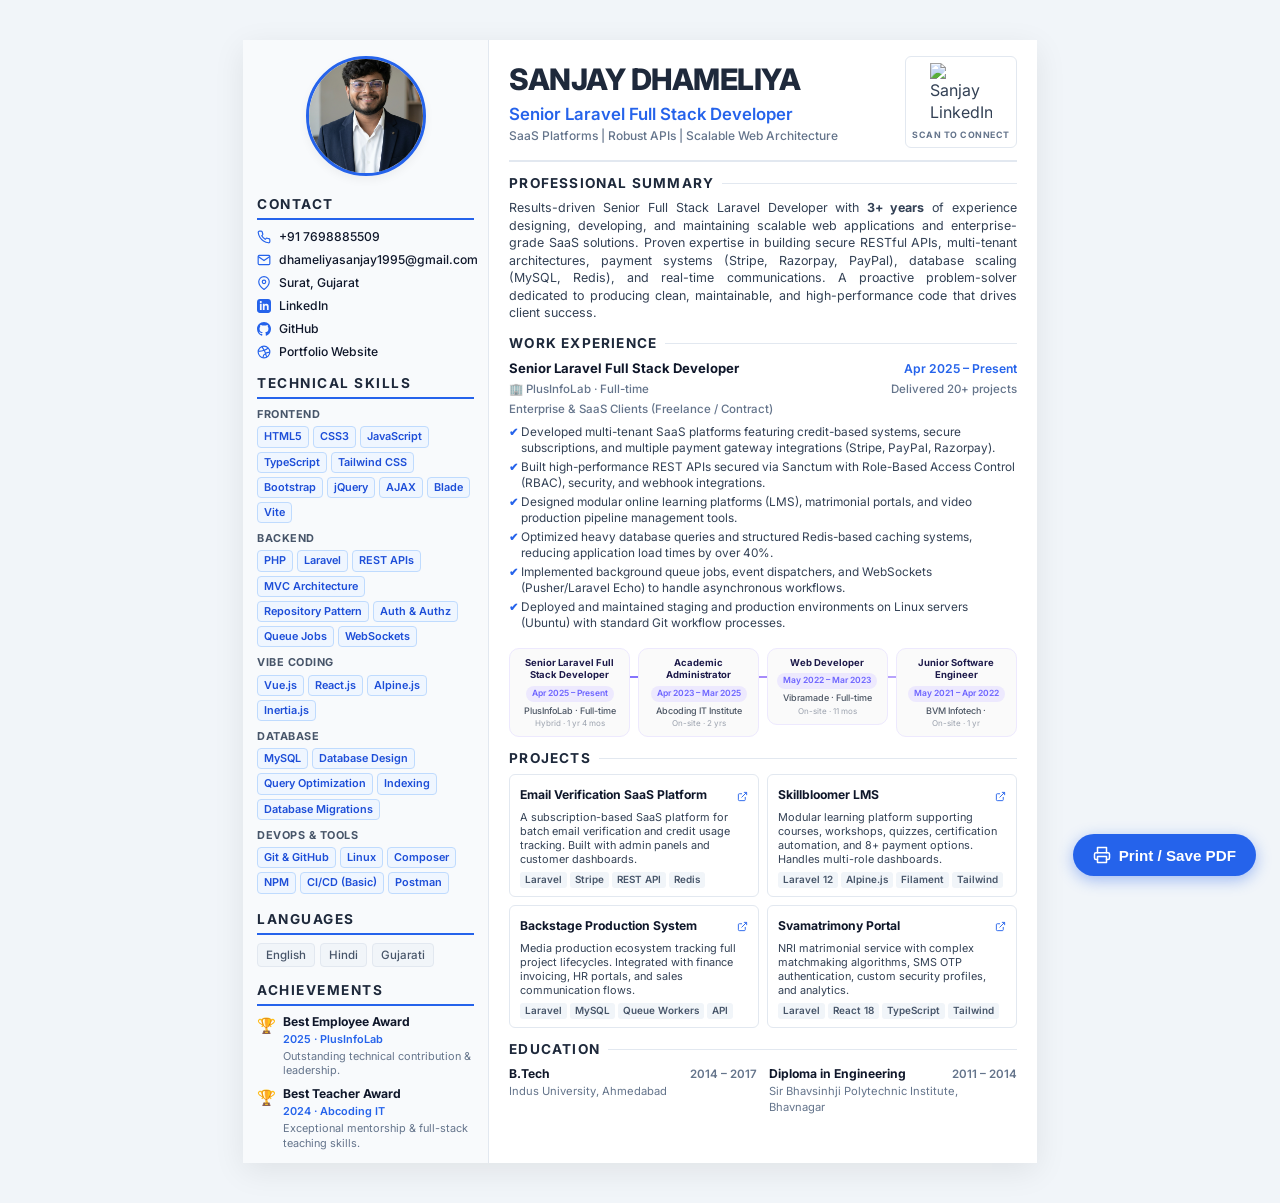
==== commit 29c8f80e: "imafge" ====
--- a/resume/index.html
+++ b/resume/index.html
@@ -171,7 +171,7 @@
       
       <!-- Profile Photo -->
       <div class="profile-container">
-        <!-- <img src="../images/s1.png" alt="Sanjay Dhameliya" class="profile-img"> -->
+        <img src="../images/s1.png" alt="Sanjay Dhameliya" class="profile-img">
       </div>
 
       <!-- Contact Info -->
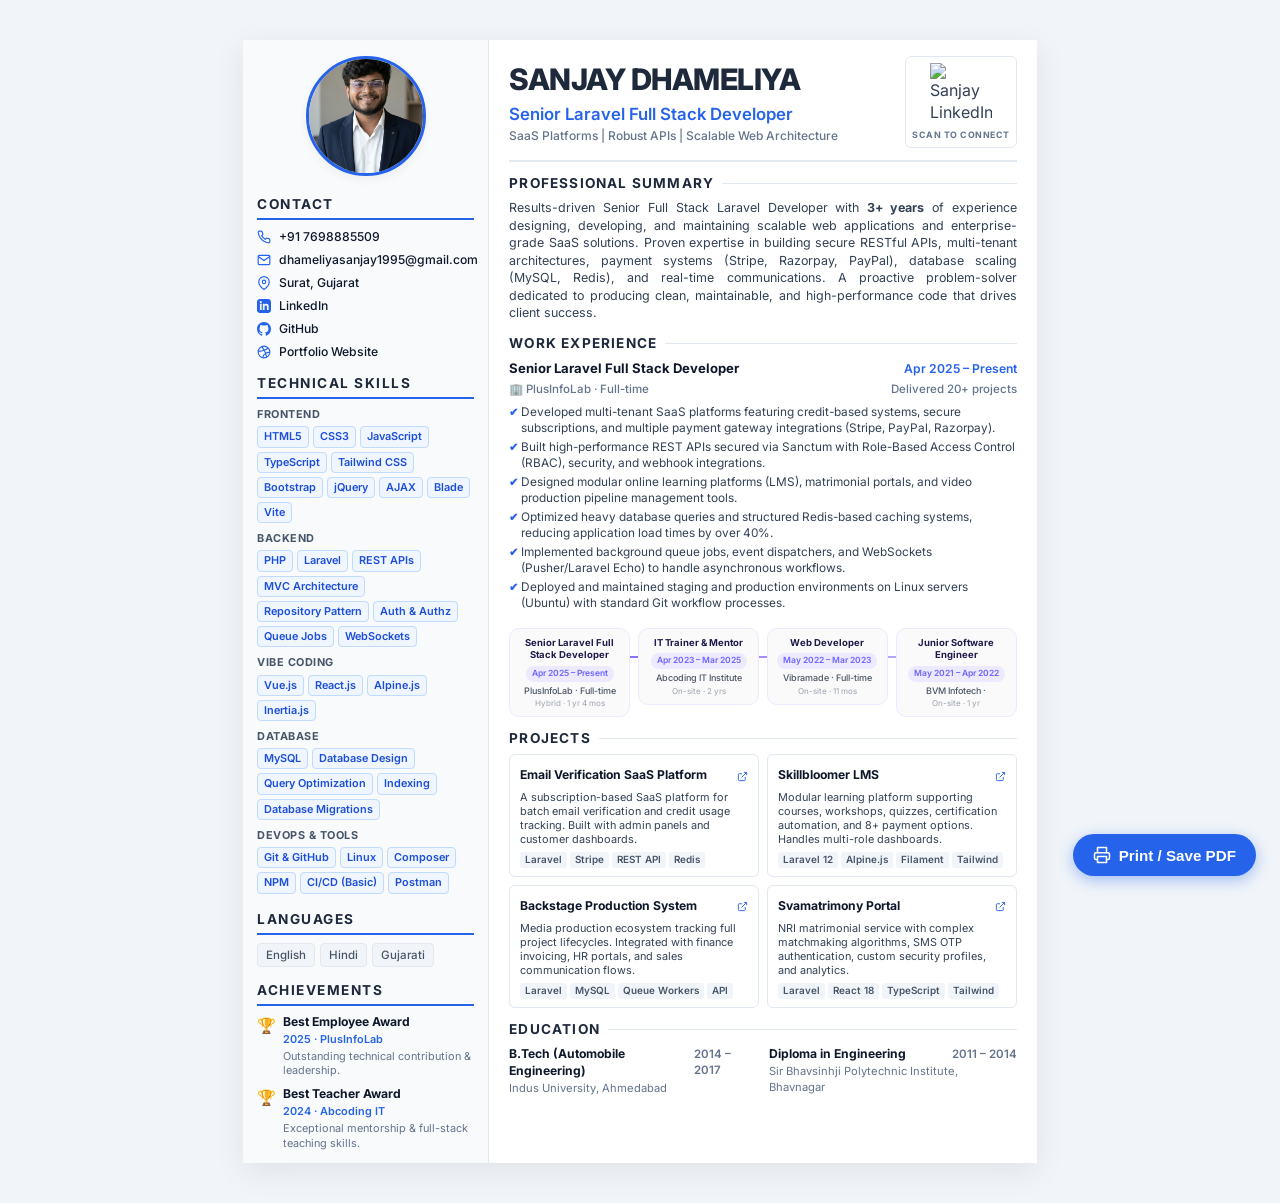
==== commit 9136a90b: "some changes" ====
--- a/resume/index.html
+++ b/resume/index.html
@@ -351,9 +351,6 @@
             <span class="job-company">🏢 PlusInfoLab · Full-time</span>
             <span class="job-projects-count">Delivered 20+ projects</span>
           </div>
-          <div class="job-meta">
-            <span class="job-company">Enterprise &amp; SaaS Clients (Freelance / Contract)</span>
-          </div>
         </div>
 
         <div class="job-item">
@@ -396,7 +393,7 @@
             </div> -->
             <div class="timeline-content">
               <div class="timeline-header">
-                <h4 class="timeline-role">Academic Administrator</h4>
+                <h4 class="timeline-role">IT Trainer & Mentor</h4>
                 <span class="timeline-duration">Apr 2023 – Mar 2025</span>
               </div>
               <p class="timeline-company">Abcoding IT Institute</p>
@@ -486,7 +483,7 @@
           <div class="project-card">
             <div class="project-card-header">
               <h4 class="project-name">Backstage Production System</h4>
-              <a href="https://backstage.ekmenmedia.com/login" target="_blank" class="project-link-icon" title="Live Site">
+              <a href="https://backstage.acumenmedia.com/login" target="_blank" class="project-link-icon" title="Live Site">
                 <svg viewBox="0 0 24 24" fill="none" stroke="currentColor" stroke-width="2"><path d="M18 13v6a2 2 0 0 1-2 2H5a2 2 0 0 1-2-2V8a2 2 0 0 1 2-2h6"/><polyline points="15 3 21 3 21 9"/><line x1="10" y1="14" x2="21" y2="3"/></svg>
               </a>
             </div>
@@ -503,7 +500,7 @@
           <div class="project-card">
             <div class="project-card-header">
               <h4 class="project-name">Svamatrimony Portal</h4>
-              <a href="https://swmatrimoon.com/" target="_blank" class="project-link-icon" title="Live Site">
+              <a href="https://svmatrimony.com/" target="_blank" class="project-link-icon" title="Live Site">
                 <svg viewBox="0 0 24 24" fill="none" stroke="currentColor" stroke-width="2"><path d="M18 13v6a2 2 0 0 1-2 2H5a2 2 0 0 1-2-2V8a2 2 0 0 1 2-2h6"/><polyline points="15 3 21 3 21 9"/><line x1="10" y1="14" x2="21" y2="3"/></svg>
               </a>
             </div>
@@ -525,7 +522,7 @@
         <div class="education-grid">
           <div class="education-item">
             <div class="edu-header">
-              <h4 class="edu-degree">B.Tech</h4>
+              <h4 class="edu-degree">B.Tech (Automobile Engineering)</h4>
               <span class="edu-date">2014 – 2017</span>
             </div>
             <p class="edu-inst">Indus University, Ahmedabad</p>
